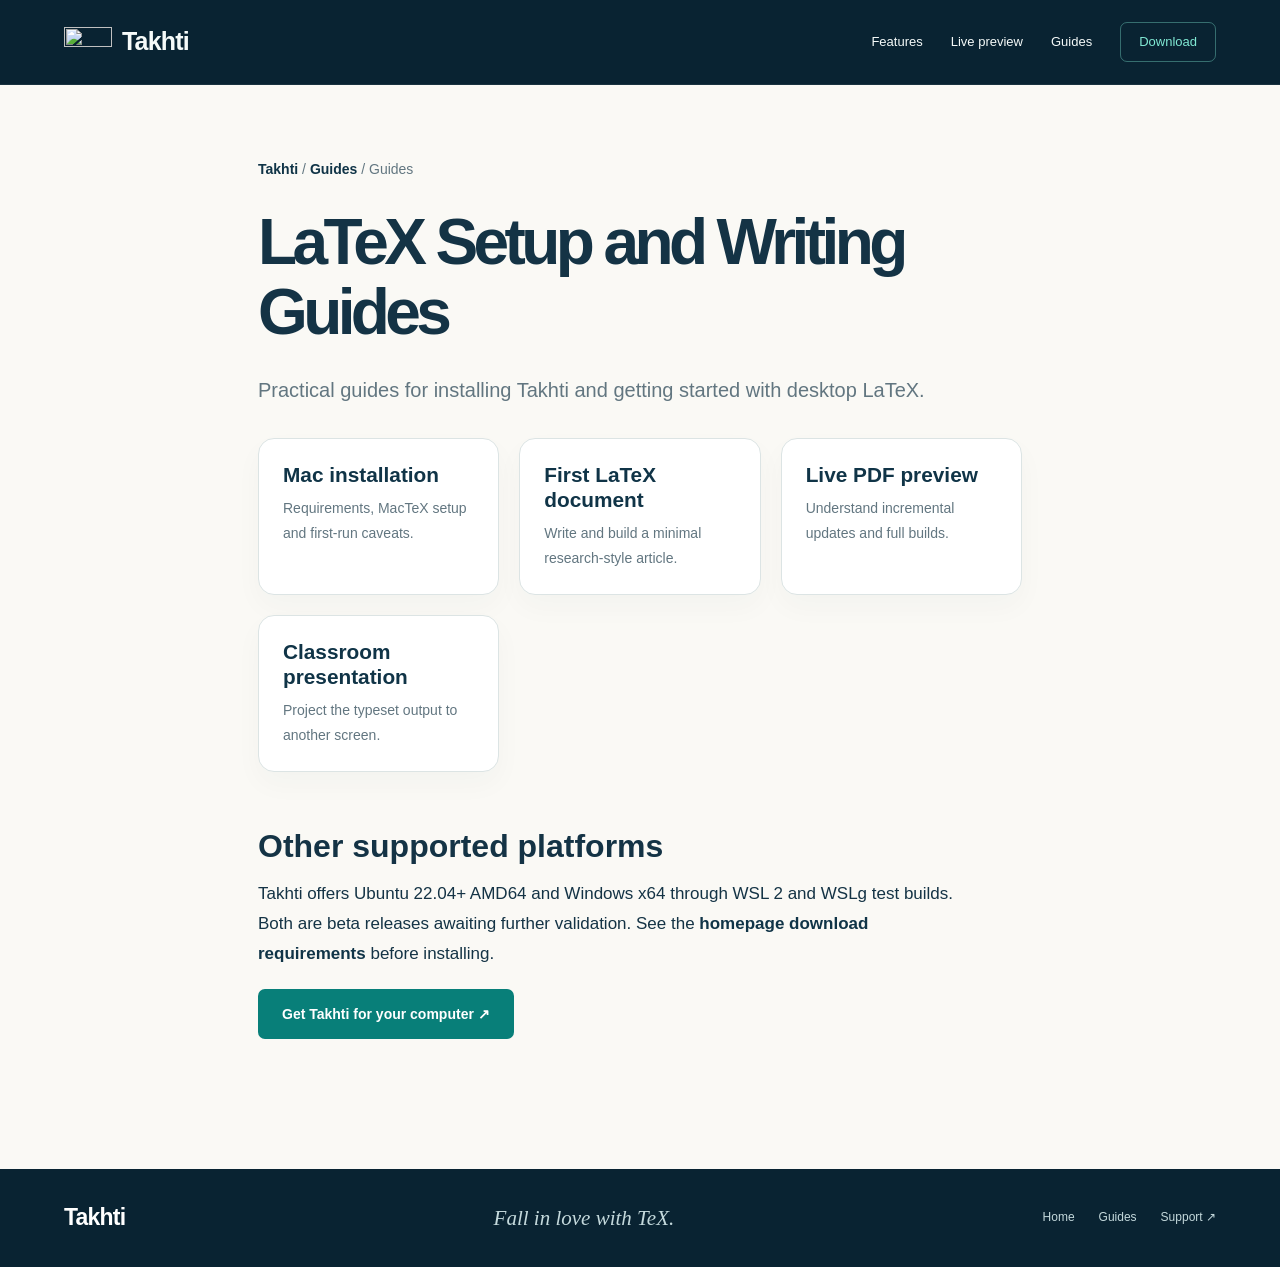
==== docs/guides/index.html @ 3eb2f07b "Update website: guides/index.html" ====
<!doctype html><html lang="en"><head><meta charset="utf-8"><meta name="viewport" content="width=device-width, initial-scale=1"><meta name="description" content="Learn how to install Takhti, set up LaTeX on Mac and write your first document with a live PDF preview."><meta name="theme-color" content="#092332"><title>LaTeX Setup and Writing Guides | Takhti</title><meta property="og:type" content="article"><meta property="og:site_name" content="Takhti"><meta property="og:title" content="LaTeX Setup and Writing Guides | Takhti"><meta property="og:description" content="Learn how to install Takhti, set up LaTeX on Mac and write your first document with a live PDF preview."><meta name="twitter:card" content="summary"><link rel="icon" href="../assets/takhti-icon-192.webp"><link rel="stylesheet" href="../style.css"><script type="application/ld+json">{"@context": "https://schema.org", "@type": "WebPage", "name": "LaTeX Setup and Writing Guides | Takhti", "description": "Learn how to install Takhti, set up LaTeX on Mac and write your first document with a live PDF preview.", "inLanguage": "en"}</script></head><body><a class="skip" href="#main">Skip to content</a><header><a class="brand" href="../"><img src="../assets/takhti-icon-192.webp" width="48" height="48" alt="">Takhti</a><nav aria-label="Main navigation"><a href="../#features">Features</a><a href="../live-preview/">Live preview</a><a href="../guides/">Guides</a><a href="../#download" class="nav-button">Download</a></nav></header><main id="main" class="prose"><p class="crumb"><a href="../">Takhti</a> / <a href="../guides/">Guides</a> / Guides</p><h1>LaTeX Setup and Writing Guides</h1><p class="intro">Practical guides for installing Takhti and getting started with desktop LaTeX.</p><div class="guide-grid"><div class="guide-card"><h2><a href="../mac/">Mac installation</a></h2><p>Requirements, MacTeX setup and first-run caveats.</p></div><div class="guide-card"><h2><a href="../first-document/">First LaTeX document</a></h2><p>Write and build a minimal research-style article.</p></div><div class="guide-card"><h2><a href="../live-preview/">Live PDF preview</a></h2><p>Understand incremental updates and full builds.</p></div><div class="guide-card"><h2><a href="../teaching/">Classroom presentation</a></h2><p>Project the typeset output to another screen.</p></div></div><h2>Other supported platforms</h2><p>Takhti offers Ubuntu 22.04+ AMD64 and Windows x64 through WSL 2 and WSLg test builds. Both are beta releases awaiting further validation. See the <a href="../#download">homepage download requirements</a> before installing.</p><p><a class="button" href="../#download">Get Takhti for your computer ↗</a></p></main><footer><a class="brand" href="../">Takhti</a><p>Fall in love with TeX.</p><div><a href="../">Home</a><a href="../guides/">Guides</a><a href="https://github.com/TeXTakhti/Takhti/issues">Support ↗</a></div></footer></body></html>
---- docs/style.css ----
:root{--navy:#103447;--deep:#092332;--teal:#087f79;--mint:#80e9d4;--cream:#faf9f5;--ink:#143345;--muted:#627680;--line:#dce4e4}*{box-sizing:border-box}html{scroll-behavior:smooth;scroll-padding-top:96px}body{margin:0;color:var(--ink);background:var(--cream);font:16px/1.65 -apple-system,BlinkMacSystemFont,"Segoe UI",sans-serif}a{color:inherit;text-decoration:none}a:focus-visible,summary:focus-visible{outline:3px solid #dfab58;outline-offset:5px}img{max-width:100%;height:auto}figure,p{margin:0}header{background:#092332;color:#f5faf9;display:flex;justify-content:space-between;align-items:center;gap:24px;padding:18px max(5vw,24px);border-bottom:1px solid #ffffff12}.brand{display:inline-flex;gap:10px;align-items:center;font-size:25px;font-weight:650;letter-spacing:-.8px}.brand img{display:block;object-fit:contain}nav{display:flex;align-items:center;gap:28px;font-size:13px}nav a:hover,footer a:hover{text-decoration:underline;text-underline-offset:5px}.nav-button{border:1px solid #80e9d460;color:var(--mint);padding:8px 18px;border-radius:7px}.skip{position:absolute;left:-9999px;top:12px;z-index:9;background:white;padding:8px 16px}.skip:focus{left:12px}.hero{position:relative;overflow:hidden;text-align:center;padding:72px 5vw 34px;color:#f4f8f6;background:radial-gradient(ellipse at 10% 70%,#087f7950,transparent 48%),radial-gradient(ellipse at 90% 20%,#126b9050,transparent 40%),linear-gradient(155deg,#092332,#0b2d40 65%,#104648)}.eyebrow{font-size:10px;font-weight:650;letter-spacing:2px;color:var(--teal);margin-bottom:20px}.hero .eyebrow{color:var(--mint)}.live-dot{display:inline-block;height:6px;width:6px;border-radius:50%;background:var(--mint);box-shadow:0 0 12px #80e9d4a0;margin-right:8px;vertical-align:middle}h1,h2,h3{margin:0;line-height:1.1}h1{font-size:clamp(55px,7vw,94px);letter-spacing:-4.6px;font-weight:550}h1 em{font-family:Georgia,serif;font-weight:400;color:var(--mint)}.lead{max-width:680px;margin:24px auto 0;font-size:18px;line-height:1.65;color:#c4d9dc}.hero-downloads{display:flex;gap:12px;align-items:center;justify-content:center;flex-wrap:wrap;margin:28px 0 14px}.button{display:inline-flex;justify-content:center;align-items:center;gap:18px;border:1px solid transparent;border-radius:7px;padding:12px 23px;font-size:14px;font-weight:650;background:var(--teal);color:white;transition:transform .2s,background .2s}.hero-downloads .button{background:var(--mint);color:var(--deep)}.hero-downloads .button-outline{background:#ffffff06;color:#edf7f5;border-color:#c4d9dc50}.button:hover{transform:translateY(-2px);background:#076a65}.hero-downloads .button:hover{background:#b0f6e8}.hero-downloads .button-outline:hover{background:#ffffff15;color:white}.hero-note{font-size:11px;color:#a7c6cc}.watch-link{display:inline-flex;align-items:center;gap:9px;color:var(--mint);font-size:13px;margin:16px 0 35px}.watch-link span{font-size:21px}.hero-screen{max-width:1240px;margin:auto;text-align:left}.window-label{display:flex;align-items:center;font-size:9px;letter-spacing:1.5px;color:#b0d1d6;padding:12px 16px;border:1px solid #ffffff25;border-bottom:0;background:#082331a0;border-radius:12px 12px 0 0}.window-caption{margin-left:auto;font-size:10px;letter-spacing:0;color:#8fbdc5}.hero-screen img{display:block;width:100%;border:1px solid #ffffff30;border-radius:0 0 8px 8px;box-shadow:0 30px 70px #00101c60}.hero-screen figcaption{text-align:center;font-size:11px;color:#a7c6cc;padding-top:18px}.section{max-width:1280px;margin:auto;padding:92px 5vw}.benefits{display:grid;grid-template-columns:repeat(3,minmax(0,1fr));gap:55px;padding-top:65px;padding-bottom:70px}.feature-symbol{display:flex;align-items:center;justify-content:center;width:42px;height:42px;border-radius:12px;background:#e4efeb;color:var(--teal);font-size:23px;margin-bottom:20px}.benefits h2{font-size:20px;letter-spacing:-.6px;line-height:1.3;font-weight:600}.benefits p{font-size:14px;color:var(--muted);margin-top:14px}.section h2:not(.benefits h2){font-size:clamp(36px,4.7vw,60px);font-weight:500;letter-spacing:-2.2px;line-height:1.08;margin-bottom:24px}.section>p:not(.eyebrow):not(.small),.section-heading>p:not(.eyebrow){color:var(--muted);font-size:16px;max-width:720px}.teaching{max-width:none;background:#e8efeb;padding-left:max(5vw,calc((100vw - 1152px)/2));padding-right:max(5vw,calc((100vw - 1152px)/2))}.teaching>img{width:100%;display:block;border-radius:12px;box-shadow:0 20px 45px #12344315;margin:34px 0 18px;border:1px solid #cbd9d7}.small{font-size:11px;line-height:1.7;color:var(--muted);max-width:820px}.workspace .section-heading{text-align:center}.section-heading>p:not(.eyebrow){margin:auto}.workspace-grid{display:grid;grid-template-columns:1fr 1fr;gap:28px;margin-top:45px}.workspace-grid img{display:block;width:100%;border:1px solid var(--line);border-radius:9px;box-shadow:0 16px 35px #1433450b}.workspace-grid figcaption{font-size:13px;color:var(--muted);padding-top:18px}.workspace-grid strong{display:block;color:var(--ink);font-size:18px;font-weight:600;margin-bottom:4px}.utility-strip{display:flex;gap:24px;justify-content:space-between;border-top:1px solid var(--line);margin-top:38px;padding-top:24px;font-size:12px;color:var(--teal)}.video-showcase{max-width:none;background:var(--deep);color:var(--cream);padding-left:max(5vw,calc((100vw - 1152px)/2));padding-right:max(5vw,calc((100vw - 1152px)/2))}.video-showcase .eyebrow{color:var(--mint)}.video-showcase>p:not(.eyebrow):not(.small){color:#b3cdd1}.video-frame{width:100%;aspect-ratio:16/9;overflow:hidden;border-radius:10px;border:1px solid #ffffff30;background:#092332;margin:32px 0 17px}.video-frame video{display:block;width:100%;height:100%;object-fit:contain}.video-showcase .small{color:#9fc1c6}.small a{text-decoration:underline;text-underline-offset:3px}.download-intro{text-align:center;margin-bottom:38px}.download-intro p:not(.eyebrow){color:var(--muted);font-size:15px}.download-grid{display:grid;grid-template-columns:repeat(3,minmax(0,1fr));gap:18px}.download-card{background:white;border:1px solid var(--line);border-radius:10px;padding:25px;box-shadow:0 12px 28px #16364605}.download-card h3{font-size:20px;letter-spacing:-.4px;line-height:1.3;margin-bottom:13px}.download-card>p{font-size:13px;color:var(--muted)}.download-card .button{margin:20px 0 14px;width:100%;font-size:13px;padding:12px 9px;gap:8px}.download-card>p.small{font-size:11px;min-height:38px}.download-card details{margin-top:20px;border-top:1px solid var(--line);padding-top:15px}.download-card summary{font-size:12px}.download-card details p{font-size:12px;margin-top:14px;color:var(--muted)}summary{list-style:none;cursor:pointer;position:relative;padding-right:30px;font-weight:550;line-height:1.5}summary::-webkit-details-marker{display:none}summary:after{content:'+';position:absolute;right:0;color:var(--teal);font-size:21px;font-weight:400;top:-3px}details[open]>summary:after{content:'−'}.questions{padding-top:30px;max-width:1100px}.questions>details{border-bottom:1px solid var(--line);padding:23px 0}.questions>details:first-of-type{border-top:1px solid var(--line)}.questions>details>p,.answer p{font-size:14px;color:var(--muted);margin-top:18px}.answer h3{font-size:16px;margin-top:25px}.questions h2{max-width:700px}.table-scroll{overflow-x:auto;margin-top:24px;border:1px solid var(--line);border-radius:8px;background:#f0f4f3}.comparison table{border-collapse:collapse;width:100%;min-width:760px;font-size:12px;line-height:1.65}.comparison caption{text-align:left;padding:14px;font-weight:600}.comparison th,.comparison td{padding:14px;text-align:left;vertical-align:top;border-top:1px solid var(--line)}.comparison thead{background:#e3eae7}.comparison td:nth-child(2){background:#e5f2eb}.comparison .small{margin-top:16px}code{font-size:.85em;overflow-wrap:anywhere}footer{display:flex;align-items:center;justify-content:space-between;gap:25px;background:var(--deep);color:#c4d9dc;padding:30px 5vw;font-size:12px}footer p{font-family:Georgia,serif;font-size:21px;font-style:italic}footer>div{display:flex;gap:24px}footer .brand{color:white;font-size:23px}
@media(min-width:1600px){.hero{padding-left:max(5vw,calc((100vw - 1240px)/2));padding-right:max(5vw,calc((100vw - 1240px)/2))}}@media(max-width:900px){nav{gap:18px}.benefits{gap:25px}.download-grid{grid-template-columns:1fr}.download-card{max-width:600px;width:100%;margin:auto}.download-card>p.small{min-height:0}.utility-strip{flex-wrap:wrap;justify-content:center}.workspace-grid{gap:20px}}@media(max-width:600px){header{padding:12px 18px}.brand{font-size:23px}.brand img{width:40px;height:40px}nav{gap:14px}nav>a:not(.nav-button){display:none}.hero{padding:48px 18px 25px}h1{font-size:56px;letter-spacing:-2.8px}.lead{font-size:15px}.lead br{display:none}.hero-downloads{gap:8px}.hero-downloads .button{font-size:12px;padding:11px 14px}.hero-downloads .button:first-child{flex-basis:100%;max-width:320px;margin:0 20px 2px}.hero-note{font-size:10px;max-width:300px;margin:auto}.watch-link{margin-bottom:28px}.hero-screen{margin-left:-6px;margin-right:-6px}.window-caption{display:none}.window-label{font-size:8px;padding:8px 10px}.hero-screen figcaption{font-size:10px;max-width:290px;margin:auto}.section{padding:55px 24px}.benefits{grid-template-columns:1fr;gap:30px;padding-top:40px;padding-bottom:40px}.benefits article{position:relative;padding-left:59px}.feature-symbol{position:absolute;left:0;top:0;width:38px;height:38px;font-size:21px}.benefits h2{font-size:19px}.benefits p{font-size:13px;margin-top:9px}.section h2:not(.benefits h2){font-size:38px;letter-spacing:-1.4px}.section>p:not(.eyebrow):not(.small){font-size:14px}.workspace-grid{grid-template-columns:1fr;gap:30px;margin-top:30px}.workspace-grid figcaption{font-size:12px}.workspace .section-heading{text-align:left}.section-heading>p br{display:none}.utility-strip{justify-content:flex-start;gap:12px 20px;font-size:11px}.download-grid{gap:14px}.questions{padding-top:0}summary{font-size:14px}.questions>details{padding:20px 0}footer{padding:25px 24px;flex-wrap:wrap;gap:20px}footer p{font-size:18px}footer>div{width:100%;border-top:1px solid #ffffff20;padding-top:15px}.video-showcase .small{font-size:10px}}@media(prefers-reduced-motion:reduce){html{scroll-behavior:auto}.button{transition:none}.button:hover{transform:none}}

/* Additional SEO landing page and navigation styles */
.hero-slogan{font-size:clamp(1.05rem,2.5vw,1.5rem);color:#b8e4d9;letter-spacing:.02em;margin:16px 0 10px}
.related-link{margin-top:24px!important;font-size:14px!important}.related-link a,.prose a:not(.button){color:var(--navy);font-weight:600;text-underline-offset:4px}.prose a:not(.button):hover{color:var(--teal)}.prose{max-width:820px;margin:0 auto;padding:72px 28px 110px;color:var(--ink);line-height:1.75;font-size:17px}.prose h1{font-size:clamp(2.4rem,5vw,4.3rem);line-height:1.1;margin:.4em 0}.prose h2{font-size:clamp(1.35rem,2.5vw,2rem);line-height:1.2;margin:1.7em 0 .45em}.prose h3{font-size:1.15rem;margin:1.4em 0 .25em}.prose p,.prose li{max-width:74ch}.prose ul,.prose ol{padding-left:1.4em}.prose code,.prose pre{font-family:ui-monospace,SFMono-Regular,Menlo,monospace}.prose pre{white-space:pre-wrap;overflow-wrap:anywhere;background:#092332;padding:20px;border-radius:12px;color:#ecf7f3}.prose .intro{font-size:1.25rem;color:var(--muted)}.prose .notice{border-left:3px solid var(--teal);padding:8px 18px;background:#e8efeb}.prose img{max-width:100%;height:auto;border-radius:14px;margin:24px 0}.prose .button{margin:20px 0}.guide-grid{display:grid;grid-template-columns:repeat(auto-fit,minmax(235px,1fr));gap:20px;margin:30px 0}.guide-card{background:white;border:1px solid var(--line);box-shadow:0 12px 28px #16364608;padding:24px;border-radius:16px}.guide-card h2{font-size:1.3rem;margin:0 0 8px}.guide-card p{font-size:14px;color:var(--muted)}.crumb{font-size:14px;color:var(--muted)}.guide-meta{font-size:13px;color:var(--muted)}.prose .button{display:inline-block}@media(max-width:700px){.prose{padding:45px 22px 80px}}
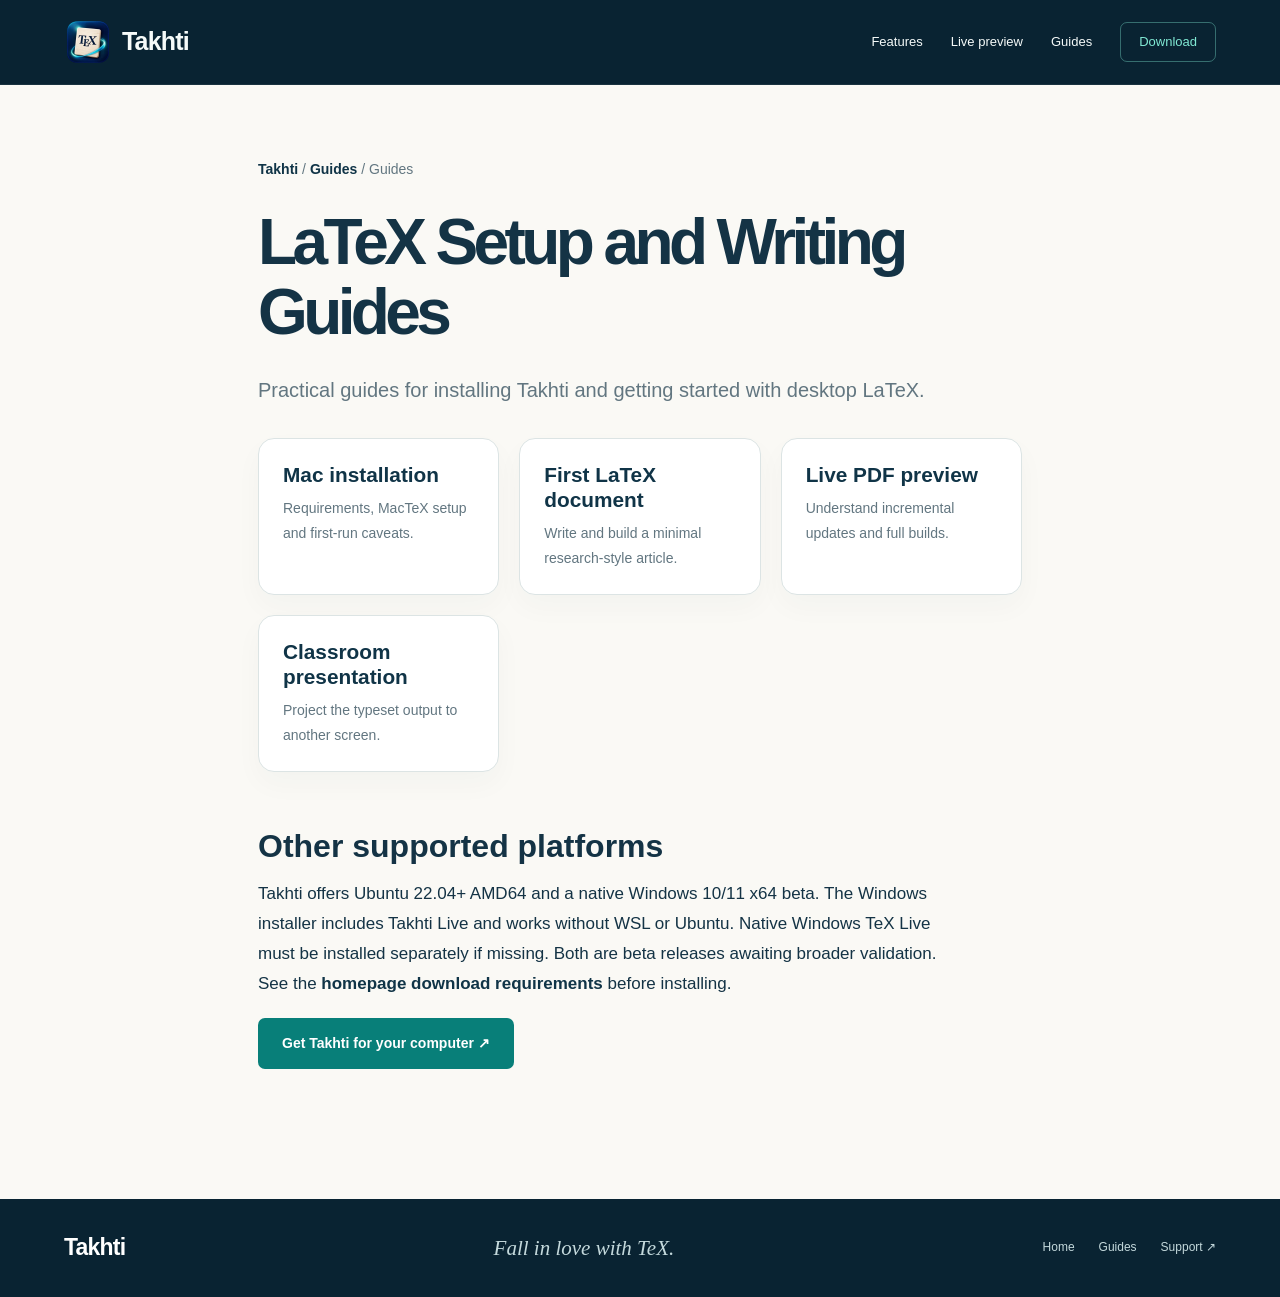
==== commit 7b3caa96: "Update guides for native Windows beta" ====
--- a/docs/guides/index.html
+++ b/docs/guides/index.html
@@ -1 +1 @@
-<!doctype html><html lang="en"><head><meta charset="utf-8"><meta name="viewport" content="width=device-width, initial-scale=1"><meta name="description" content="Learn how to install Takhti, set up LaTeX on Mac and write your first document with a live PDF preview."><meta name="theme-color" content="#092332"><title>LaTeX Setup and Writing Guides | Takhti</title><meta property="og:type" content="article"><meta property="og:site_name" content="Takhti"><meta property="og:title" content="LaTeX Setup and Writing Guides | Takhti"><meta property="og:description" content="Learn how to install Takhti, set up LaTeX on Mac and write your first document with a live PDF preview."><meta name="twitter:card" content="summary"><link rel="icon" href="../assets/takhti-icon-192.webp"><link rel="stylesheet" href="../style.css"><script type="application/ld+json">{"@context": "https://schema.org", "@type": "WebPage", "name": "LaTeX Setup and Writing Guides | Takhti", "description": "Learn how to install Takhti, set up LaTeX on Mac and write your first document with a live PDF preview.", "inLanguage": "en"}</script></head><body><a class="skip" href="#main">Skip to content</a><header><a class="brand" href="../"><img src="../assets/takhti-icon-192.webp" width="48" height="48" alt="">Takhti</a><nav aria-label="Main navigation"><a href="../#features">Features</a><a href="../live-preview/">Live preview</a><a href="../guides/">Guides</a><a href="../#download" class="nav-button">Download</a></nav></header><main id="main" class="prose"><p class="crumb"><a href="../">Takhti</a> / <a href="../guides/">Guides</a> / Guides</p><h1>LaTeX Setup and Writing Guides</h1><p class="intro">Practical guides for installing Takhti and getting started with desktop LaTeX.</p><div class="guide-grid"><div class="guide-card"><h2><a href="../mac/">Mac installation</a></h2><p>Requirements, MacTeX setup and first-run caveats.</p></div><div class="guide-card"><h2><a href="../first-document/">First LaTeX document</a></h2><p>Write and build a minimal research-style article.</p></div><div class="guide-card"><h2><a href="../live-preview/">Live PDF preview</a></h2><p>Understand incremental updates and full builds.</p></div><div class="guide-card"><h2><a href="../teaching/">Classroom presentation</a></h2><p>Project the typeset output to another screen.</p></div></div><h2>Other supported platforms</h2><p>Takhti offers Ubuntu 22.04+ AMD64 and Windows x64 through WSL 2 and WSLg test builds. Both are beta releases awaiting further validation. See the <a href="../#download">homepage download requirements</a> before installing.</p><p><a class="button" href="../#download">Get Takhti for your computer ↗</a></p></main><footer><a class="brand" href="../">Takhti</a><p>Fall in love with TeX.</p><div><a href="../">Home</a><a href="../guides/">Guides</a><a href="https://github.com/TeXTakhti/Takhti/issues">Support ↗</a></div></footer></body></html>+<!doctype html><html lang="en"><head><meta charset="utf-8"><meta name="viewport" content="width=device-width, initial-scale=1"><meta name="description" content="Learn how to install Takhti, set up LaTeX on Mac and write your first document with a live PDF preview."><meta name="theme-color" content="#092332"><title>LaTeX Setup and Writing Guides | Takhti</title><meta property="og:type" content="article"><meta property="og:site_name" content="Takhti"><meta property="og:title" content="LaTeX Setup and Writing Guides | Takhti"><meta property="og:description" content="Learn how to install Takhti, set up LaTeX on Mac and write your first document with a live PDF preview."><meta name="twitter:card" content="summary"><link rel="icon" href="../assets/takhti-icon-192.webp"><link rel="stylesheet" href="../style.css"><script type="application/ld+json">{"@context": "https://schema.org", "@type": "WebPage", "name": "LaTeX Setup and Writing Guides | Takhti", "description": "Learn how to install Takhti, set up LaTeX on Mac and write your first document with a live PDF preview.", "inLanguage": "en"}</script></head><body><a class="skip" href="#main">Skip to content</a><header><a class="brand" href="../"><img src="../assets/takhti-icon-192.webp" width="48" height="48" alt="">Takhti</a><nav aria-label="Main navigation"><a href="../#features">Features</a><a href="../live-preview/">Live preview</a><a href="../guides/">Guides</a><a href="../#download" class="nav-button">Download</a></nav></header><main id="main" class="prose"><p class="crumb"><a href="../">Takhti</a> / <a href="../guides/">Guides</a> / Guides</p><h1>LaTeX Setup and Writing Guides</h1><p class="intro">Practical guides for installing Takhti and getting started with desktop LaTeX.</p><div class="guide-grid"><div class="guide-card"><h2><a href="../mac/">Mac installation</a></h2><p>Requirements, MacTeX setup and first-run caveats.</p></div><div class="guide-card"><h2><a href="../first-document/">First LaTeX document</a></h2><p>Write and build a minimal research-style article.</p></div><div class="guide-card"><h2><a href="../live-preview/">Live PDF preview</a></h2><p>Understand incremental updates and full builds.</p></div><div class="guide-card"><h2><a href="../teaching/">Classroom presentation</a></h2><p>Project the typeset output to another screen.</p></div></div><h2>Other supported platforms</h2><p>Takhti offers Ubuntu 22.04+ AMD64 and a native Windows 10/11 x64 beta. The Windows installer includes Takhti Live and works without WSL or Ubuntu. Native Windows TeX Live must be installed separately if missing. Both are beta releases awaiting broader validation. See the <a href="../#download">homepage download requirements</a> before installing.</p><p><a class="button" href="../#download">Get Takhti for your computer ↗</a></p></main><footer><a class="brand" href="../">Takhti</a><p>Fall in love with TeX.</p><div><a href="../">Home</a><a href="../guides/">Guides</a><a href="https://github.com/TeXTakhti/Takhti/issues">Support ↗</a></div></footer></body></html>
--- a/docs/style.css
+++ b/docs/style.css
@@ -1,4 +1,4 @@
-:root{--navy:#103447;--deep:#092332;--teal:#087f79;--mint:#80e9d4;--cream:#faf9f5;--ink:#143345;--muted:#627680;--line:#dce4e4}*{box-sizing:border-box}html{scroll-behavior:smooth;scroll-padding-top:96px}body{margin:0;color:var(--ink);background:var(--cream);font:16px/1.65 -apple-system,BlinkMacSystemFont,"Segoe UI",sans-serif}a{color:inherit;text-decoration:none}a:focus-visible,summary:focus-visible{outline:3px solid #dfab58;outline-offset:5px}img{max-width:100%;height:auto}figure,p{margin:0}header{background:#092332;color:#f5faf9;display:flex;justify-content:space-between;align-items:center;gap:24px;padding:18px max(5vw,24px);border-bottom:1px solid #ffffff12}.brand{display:inline-flex;gap:10px;align-items:center;font-size:25px;font-weight:650;letter-spacing:-.8px}.brand img{display:block;object-fit:contain}nav{display:flex;align-items:center;gap:28px;font-size:13px}nav a:hover,footer a:hover{text-decoration:underline;text-underline-offset:5px}.nav-button{border:1px solid #80e9d460;color:var(--mint);padding:8px 18px;border-radius:7px}.skip{position:absolute;left:-9999px;top:12px;z-index:9;background:white;padding:8px 16px}.skip:focus{left:12px}.hero{position:relative;overflow:hidden;text-align:center;padding:72px 5vw 34px;color:#f4f8f6;background:radial-gradient(ellipse at 10% 70%,#087f7950,transparent 48%),radial-gradient(ellipse at 90% 20%,#126b9050,transparent 40%),linear-gradient(155deg,#092332,#0b2d40 65%,#104648)}.eyebrow{font-size:10px;font-weight:650;letter-spacing:2px;color:var(--teal);margin-bottom:20px}.hero .eyebrow{color:var(--mint)}.live-dot{display:inline-block;height:6px;width:6px;border-radius:50%;background:var(--mint);box-shadow:0 0 12px #80e9d4a0;margin-right:8px;vertical-align:middle}h1,h2,h3{margin:0;line-height:1.1}h1{font-size:clamp(55px,7vw,94px);letter-spacing:-4.6px;font-weight:550}h1 em{font-family:Georgia,serif;font-weight:400;color:var(--mint)}.lead{max-width:680px;margin:24px auto 0;font-size:18px;line-height:1.65;color:#c4d9dc}.hero-downloads{display:flex;gap:12px;align-items:center;justify-content:center;flex-wrap:wrap;margin:28px 0 14px}.button{display:inline-flex;justify-content:center;align-items:center;gap:18px;border:1px solid transparent;border-radius:7px;padding:12px 23px;font-size:14px;font-weight:650;background:var(--teal);color:white;transition:transform .2s,background .2s}.hero-downloads .button{background:var(--mint);color:var(--deep)}.hero-downloads .button-outline{background:#ffffff06;color:#edf7f5;border-color:#c4d9dc50}.button:hover{transform:translateY(-2px);background:#076a65}.hero-downloads .button:hover{background:#b0f6e8}.hero-downloads .button-outline:hover{background:#ffffff15;color:white}.hero-note{font-size:11px;color:#a7c6cc}.watch-link{display:inline-flex;align-items:center;gap:9px;color:var(--mint);font-size:13px;margin:16px 0 35px}.watch-link span{font-size:21px}.hero-screen{max-width:1240px;margin:auto;text-align:left}.window-label{display:flex;align-items:center;font-size:9px;letter-spacing:1.5px;color:#b0d1d6;padding:12px 16px;border:1px solid #ffffff25;border-bottom:0;background:#082331a0;border-radius:12px 12px 0 0}.window-caption{margin-left:auto;font-size:10px;letter-spacing:0;color:#8fbdc5}.hero-screen img{display:block;width:100%;border:1px solid #ffffff30;border-radius:0 0 8px 8px;box-shadow:0 30px 70px #00101c60}.hero-screen figcaption{text-align:center;font-size:11px;color:#a7c6cc;padding-top:18px}.section{max-width:1280px;margin:auto;padding:92px 5vw}.benefits{display:grid;grid-template-columns:repeat(3,minmax(0,1fr));gap:55px;padding-top:65px;padding-bottom:70px}.feature-symbol{display:flex;align-items:center;justify-content:center;width:42px;height:42px;border-radius:12px;background:#e4efeb;color:var(--teal);font-size:23px;margin-bottom:20px}.benefits h2{font-size:20px;letter-spacing:-.6px;line-height:1.3;font-weight:600}.benefits p{font-size:14px;color:var(--muted);margin-top:14px}.section h2:not(.benefits h2){font-size:clamp(36px,4.7vw,60px);font-weight:500;letter-spacing:-2.2px;line-height:1.08;margin-bottom:24px}.section>p:not(.eyebrow):not(.small),.section-heading>p:not(.eyebrow){color:var(--muted);font-size:16px;max-width:720px}.teaching{max-width:none;background:#e8efeb;padding-left:max(5vw,calc((100vw - 1152px)/2));padding-right:max(5vw,calc((100vw - 1152px)/2))}.teaching>img{width:100%;display:block;border-radius:12px;box-shadow:0 20px 45px #12344315;margin:34px 0 18px;border:1px solid #cbd9d7}.small{font-size:11px;line-height:1.7;color:var(--muted);max-width:820px}.workspace .section-heading{text-align:center}.section-heading>p:not(.eyebrow){margin:auto}.workspace-grid{display:grid;grid-template-columns:1fr 1fr;gap:28px;margin-top:45px}.workspace-grid img{display:block;width:100%;border:1px solid var(--line);border-radius:9px;box-shadow:0 16px 35px #1433450b}.workspace-grid figcaption{font-size:13px;color:var(--muted);padding-top:18px}.workspace-grid strong{display:block;color:var(--ink);font-size:18px;font-weight:600;margin-bottom:4px}.utility-strip{display:flex;gap:24px;justify-content:space-between;border-top:1px solid var(--line);margin-top:38px;padding-top:24px;font-size:12px;color:var(--teal)}.video-showcase{max-width:none;background:var(--deep);color:var(--cream);padding-left:max(5vw,calc((100vw - 1152px)/2));padding-right:max(5vw,calc((100vw - 1152px)/2))}.video-showcase .eyebrow{color:var(--mint)}.video-showcase>p:not(.eyebrow):not(.small){color:#b3cdd1}.video-frame{width:100%;aspect-ratio:16/9;overflow:hidden;border-radius:10px;border:1px solid #ffffff30;background:#092332;margin:32px 0 17px}.video-frame video{display:block;width:100%;height:100%;object-fit:contain}.video-showcase .small{color:#9fc1c6}.small a{text-decoration:underline;text-underline-offset:3px}.download-intro{text-align:center;margin-bottom:38px}.download-intro p:not(.eyebrow){color:var(--muted);font-size:15px}.download-grid{display:grid;grid-template-columns:repeat(3,minmax(0,1fr));gap:18px}.download-card{background:white;border:1px solid var(--line);border-radius:10px;padding:25px;box-shadow:0 12px 28px #16364605}.download-card h3{font-size:20px;letter-spacing:-.4px;line-height:1.3;margin-bottom:13px}.download-card>p{font-size:13px;color:var(--muted)}.download-card .button{margin:20px 0 14px;width:100%;font-size:13px;padding:12px 9px;gap:8px}.download-card>p.small{font-size:11px;min-height:38px}.download-card details{margin-top:20px;border-top:1px solid var(--line);padding-top:15px}.download-card summary{font-size:12px}.download-card details p{font-size:12px;margin-top:14px;color:var(--muted)}summary{list-style:none;cursor:pointer;position:relative;padding-right:30px;font-weight:550;line-height:1.5}summary::-webkit-details-marker{display:none}summary:after{content:'+';position:absolute;right:0;color:var(--teal);font-size:21px;font-weight:400;top:-3px}details[open]>summary:after{content:'−'}.questions{padding-top:30px;max-width:1100px}.questions>details{border-bottom:1px solid var(--line);padding:23px 0}.questions>details:first-of-type{border-top:1px solid var(--line)}.questions>details>p,.answer p{font-size:14px;color:var(--muted);margin-top:18px}.answer h3{font-size:16px;margin-top:25px}.questions h2{max-width:700px}.table-scroll{overflow-x:auto;margin-top:24px;border:1px solid var(--line);border-radius:8px;background:#f0f4f3}.comparison table{border-collapse:collapse;width:100%;min-width:760px;font-size:12px;line-height:1.65}.comparison caption{text-align:left;padding:14px;font-weight:600}.comparison th,.comparison td{padding:14px;text-align:left;vertical-align:top;border-top:1px solid var(--line)}.comparison thead{background:#e3eae7}.comparison td:nth-child(2){background:#e5f2eb}.comparison .small{margin-top:16px}code{font-size:.85em;overflow-wrap:anywhere}footer{display:flex;align-items:center;justify-content:space-between;gap:25px;background:var(--deep);color:#c4d9dc;padding:30px 5vw;font-size:12px}footer p{font-family:Georgia,serif;font-size:21px;font-style:italic}footer>div{display:flex;gap:24px}footer .brand{color:white;font-size:23px}
+:root{--navy:#103447;--deep:#092332;--teal:#087f79;--mint:#80e9d4;--cream:#faf9f5;--ink:#143345;--muted:#627680;--line:#dce4e4}*{box-sizing:border-box}html{scroll-behavior:smooth;scroll-padding-top:96px}body{margin:0;color:var(--ink);background:var(--cream);font:16px/1.65 -apple-system,BlinkMacSystemFont,"Segoe UI",sans-serif}a{color:inherit;text-decoration:none}a:focus-visible,summary:focus-visible{outline:3px solid #dfab58;outline-offset:5px}img{max-width:100%;height:auto}figure,p{margin:0}header{background:#092332;color:#f5faf9;display:flex;justify-content:space-between;align-items:center;gap:24px;padding:18px max(5vw,24px);border-bottom:1px solid #ffffff12}.brand{display:inline-flex;gap:10px;align-items:center;font-size:25px;font-weight:650;letter-spacing:-.8px}.brand img{display:block;object-fit:contain}nav{display:flex;align-items:center;gap:28px;font-size:13px}nav a:hover,footer a:hover{text-decoration:underline;text-underline-offset:5px}.nav-button{border:1px solid #80e9d460;color:var(--mint);padding:8px 18px;border-radius:7px}.skip{position:absolute;left:-9999px;top:12px;z-index:9;background:white;padding:8px 16px}.skip:focus{left:12px}.hero{position:relative;overflow:hidden;text-align:center;padding:72px 5vw 34px;color:#f4f8f6;background:radial-gradient(ellipse at 10% 70%,#087f7950,transparent 48%),radial-gradient(ellipse at 90% 20%,#126b9050,transparent 40%),linear-gradient(155deg,#092332,#0b2d40 65%,#104648)}.eyebrow{font-size:10px;font-weight:650;letter-spacing:2px;color:var(--teal);margin-bottom:20px}.hero .eyebrow{color:var(--mint)}.live-dot{display:inline-block;height:6px;width:6px;border-radius:50%;background:var(--mint);box-shadow:0 0 12px #80e9d4a0;margin-right:8px;vertical-align:middle}h1,h2,h3{margin:0;line-height:1.1}h1{font-size:clamp(55px,7vw,94px);letter-spacing:-4.6px;font-weight:550}h1 em{font-family:Georgia,serif;font-weight:400;color:var(--mint)}.lead{max-width:680px;margin:24px auto 0;font-size:18px;line-height:1.65;color:#c4d9dc}.hero-downloads{display:flex;gap:12px;align-items:center;justify-content:center;flex-wrap:wrap;margin:28px 0 14px}.button{display:inline-flex;justify-content:center;align-items:center;gap:18px;border:1px solid transparent;border-radius:7px;padding:12px 23px;font-size:14px;font-weight:650;background:var(--teal);color:white;transition:transform .2s,background .2s}.hero-downloads .button{background:var(--mint);color:var(--deep)}.hero-downloads .button-outline{background:#ffffff06;color:#edf7f5;border-color:#c4d9dc50}.button:hover{transform:translateY(-2px);background:#076a65}.hero-downloads .button:hover{background:#b0f6e8}.hero-downloads .button-outline:hover{background:#ffffff15;color:white}.hero-note{font-size:11px;color:#a7c6cc}.watch-link{display:inline-flex;align-items:center;gap:9px;color:var(--mint);font-size:13px;margin:16px 0 35px}.watch-link span{font-size:21px}.hero-screen{max-width:1240px;margin:auto;text-align:left}.window-label{display:flex;align-items:center;font-size:9px;letter-spacing:1.5px;color:#b0d1d6;padding:12px 16px;border:1px solid #ffffff25;border-bottom:0;background:#082331a0;border-radius:12px 12px 0 0}.window-caption{margin-left:auto;font-size:10px;letter-spacing:0;color:#8fbdc5}.hero-screen img{display:block;width:100%;border:1px solid #ffffff30;border-radius:0 0 8px 8px;box-shadow:0 30px 70px #00101c60}.hero-screen figcaption{text-align:center;font-size:11px;color:#a7c6cc;padding-top:18px}.section{max-width:1280px;margin:auto;padding:92px 5vw}.benefits{display:grid;grid-template-columns:repeat(3,minmax(0,1fr));gap:55px;padding-top:65px;padding-bottom:70px}.feature-symbol{display:flex;align-items:center;justify-content:center;width:42px;height:42px;border-radius:12px;background:#e4efeb;color:var(--teal);font-size:23px;margin-bottom:20px}.benefits h2{font-size:20px;letter-spacing:-.6px;line-height:1.3;font-weight:600}.benefits p{font-size:14px;color:var(--muted);margin-top:14px}.section h2:not(.benefits h2){font-size:clamp(36px,4.7vw,60px);font-weight:500;letter-spacing:-2.2px;line-height:1.08;margin-bottom:24px}.section>p:not(.eyebrow):not(.small),.section-heading>p:not(.eyebrow){color:var(--muted);font-size:16px;max-width:720px}.teaching{max-width:none;background:#e8efeb;padding-left:max(5vw,calc((100vw - 1152px)/2));padding-right:max(5vw,calc((100vw - 1152px)/2))}.teaching>img{width:100%;display:block;border-radius:12px;box-shadow:0 20px 45px #12344315;margin:34px 0 18px;border:1px solid #cbd9d7}.small{font-size:11px;line-height:1.7;color:var(--muted);max-width:820px}.workspace .section-heading{text-align:center}.section-heading>p:not(.eyebrow){margin:auto}.workspace-grid{display:grid;grid-template-columns:1fr 1fr;gap:28px;margin-top:45px}.workspace-grid img{display:block;width:100%;border:1px solid var(--line);border-radius:9px;box-shadow:0 16px 35px #1433450b}.workspace-grid figcaption{font-size:13px;color:var(--muted);padding-top:18px}.workspace-grid strong{display:block;color:var(--ink);font-size:18px;font-weight:600;margin-bottom:4px}.utility-strip{display:flex;gap:24px;justify-content:space-between;border-top:1px solid var(--line);margin-top:38px;padding-top:24px;font-size:12px;color:var(--teal)}.video-showcase{max-width:none;background:var(--deep);color:var(--cream);padding-left:max(5vw,calc((100vw - 1152px)/2));padding-right:max(5vw,calc((100vw - 1152px)/2))}.video-showcase .eyebrow{color:var(--mint)}.video-showcase>p:not(.eyebrow):not(.small){color:#b3cdd1}.video-frame{width:100%;aspect-ratio:16/9;overflow:hidden;border-radius:10px;border:1px solid #ffffff30;background:#092332;margin:32px 0 17px}.video-frame video,.video-frame iframe{display:block;width:100%;height:100%;border:0;object-fit:contain}.video-showcase .small{color:#9fc1c6}.small a{text-decoration:underline;text-underline-offset:3px}.download-intro{text-align:center;margin-bottom:38px}.download-intro p:not(.eyebrow){color:var(--muted);font-size:15px}.download-grid{display:grid;grid-template-columns:repeat(3,minmax(0,1fr));gap:18px}.download-card{background:white;border:1px solid var(--line);border-radius:10px;padding:25px;box-shadow:0 12px 28px #16364605}.download-card h3{font-size:20px;letter-spacing:-.4px;line-height:1.3;margin-bottom:13px}.download-card>p{font-size:13px;color:var(--muted)}.download-card .button{margin:20px 0 14px;width:100%;font-size:13px;padding:12px 9px;gap:8px}.download-card>p.small{font-size:11px;min-height:38px}.download-card details{margin-top:20px;border-top:1px solid var(--line);padding-top:15px}.download-card summary{font-size:12px}.download-card details p{font-size:12px;margin-top:14px;color:var(--muted)}summary{list-style:none;cursor:pointer;position:relative;padding-right:30px;font-weight:550;line-height:1.5}summary::-webkit-details-marker{display:none}summary:after{content:'+';position:absolute;right:0;color:var(--teal);font-size:21px;font-weight:400;top:-3px}details[open]>summary:after{content:'−'}.questions{padding-top:30px;max-width:1100px}.questions>details{border-bottom:1px solid var(--line);padding:23px 0}.questions>details:first-of-type{border-top:1px solid var(--line)}.questions>details>p,.answer p{font-size:14px;color:var(--muted);margin-top:18px}.answer h3{font-size:16px;margin-top:25px}.questions h2{max-width:700px}.table-scroll{overflow-x:auto;margin-top:24px;border:1px solid var(--line);border-radius:8px;background:#f0f4f3}.comparison table{border-collapse:collapse;width:100%;min-width:760px;font-size:12px;line-height:1.65}.comparison caption{text-align:left;padding:14px;font-weight:600}.comparison th,.comparison td{padding:14px;text-align:left;vertical-align:top;border-top:1px solid var(--line)}.comparison thead{background:#e3eae7}.comparison td:nth-child(2){background:#e5f2eb}.comparison .small{margin-top:16px}code{font-size:.85em;overflow-wrap:anywhere}footer{display:flex;align-items:center;justify-content:space-between;gap:25px;background:var(--deep);color:#c4d9dc;padding:30px 5vw;font-size:12px}footer p{font-family:Georgia,serif;font-size:21px;font-style:italic}footer>div{display:flex;gap:24px}footer .brand{color:white;font-size:23px}
 @media(min-width:1600px){.hero{padding-left:max(5vw,calc((100vw - 1240px)/2));padding-right:max(5vw,calc((100vw - 1240px)/2))}}@media(max-width:900px){nav{gap:18px}.benefits{gap:25px}.download-grid{grid-template-columns:1fr}.download-card{max-width:600px;width:100%;margin:auto}.download-card>p.small{min-height:0}.utility-strip{flex-wrap:wrap;justify-content:center}.workspace-grid{gap:20px}}@media(max-width:600px){header{padding:12px 18px}.brand{font-size:23px}.brand img{width:40px;height:40px}nav{gap:14px}nav>a:not(.nav-button){display:none}.hero{padding:48px 18px 25px}h1{font-size:56px;letter-spacing:-2.8px}.lead{font-size:15px}.lead br{display:none}.hero-downloads{gap:8px}.hero-downloads .button{font-size:12px;padding:11px 14px}.hero-downloads .button:first-child{flex-basis:100%;max-width:320px;margin:0 20px 2px}.hero-note{font-size:10px;max-width:300px;margin:auto}.watch-link{margin-bottom:28px}.hero-screen{margin-left:-6px;margin-right:-6px}.window-caption{display:none}.window-label{font-size:8px;padding:8px 10px}.hero-screen figcaption{font-size:10px;max-width:290px;margin:auto}.section{padding:55px 24px}.benefits{grid-template-columns:1fr;gap:30px;padding-top:40px;padding-bottom:40px}.benefits article{position:relative;padding-left:59px}.feature-symbol{position:absolute;left:0;top:0;width:38px;height:38px;font-size:21px}.benefits h2{font-size:19px}.benefits p{font-size:13px;margin-top:9px}.section h2:not(.benefits h2){font-size:38px;letter-spacing:-1.4px}.section>p:not(.eyebrow):not(.small){font-size:14px}.workspace-grid{grid-template-columns:1fr;gap:30px;margin-top:30px}.workspace-grid figcaption{font-size:12px}.workspace .section-heading{text-align:left}.section-heading>p br{display:none}.utility-strip{justify-content:flex-start;gap:12px 20px;font-size:11px}.download-grid{gap:14px}.questions{padding-top:0}summary{font-size:14px}.questions>details{padding:20px 0}footer{padding:25px 24px;flex-wrap:wrap;gap:20px}footer p{font-size:18px}footer>div{width:100%;border-top:1px solid #ffffff20;padding-top:15px}.video-showcase .small{font-size:10px}}@media(prefers-reduced-motion:reduce){html{scroll-behavior:auto}.button{transition:none}.button:hover{transform:none}}
 
 /* Additional SEO landing page and navigation styles */
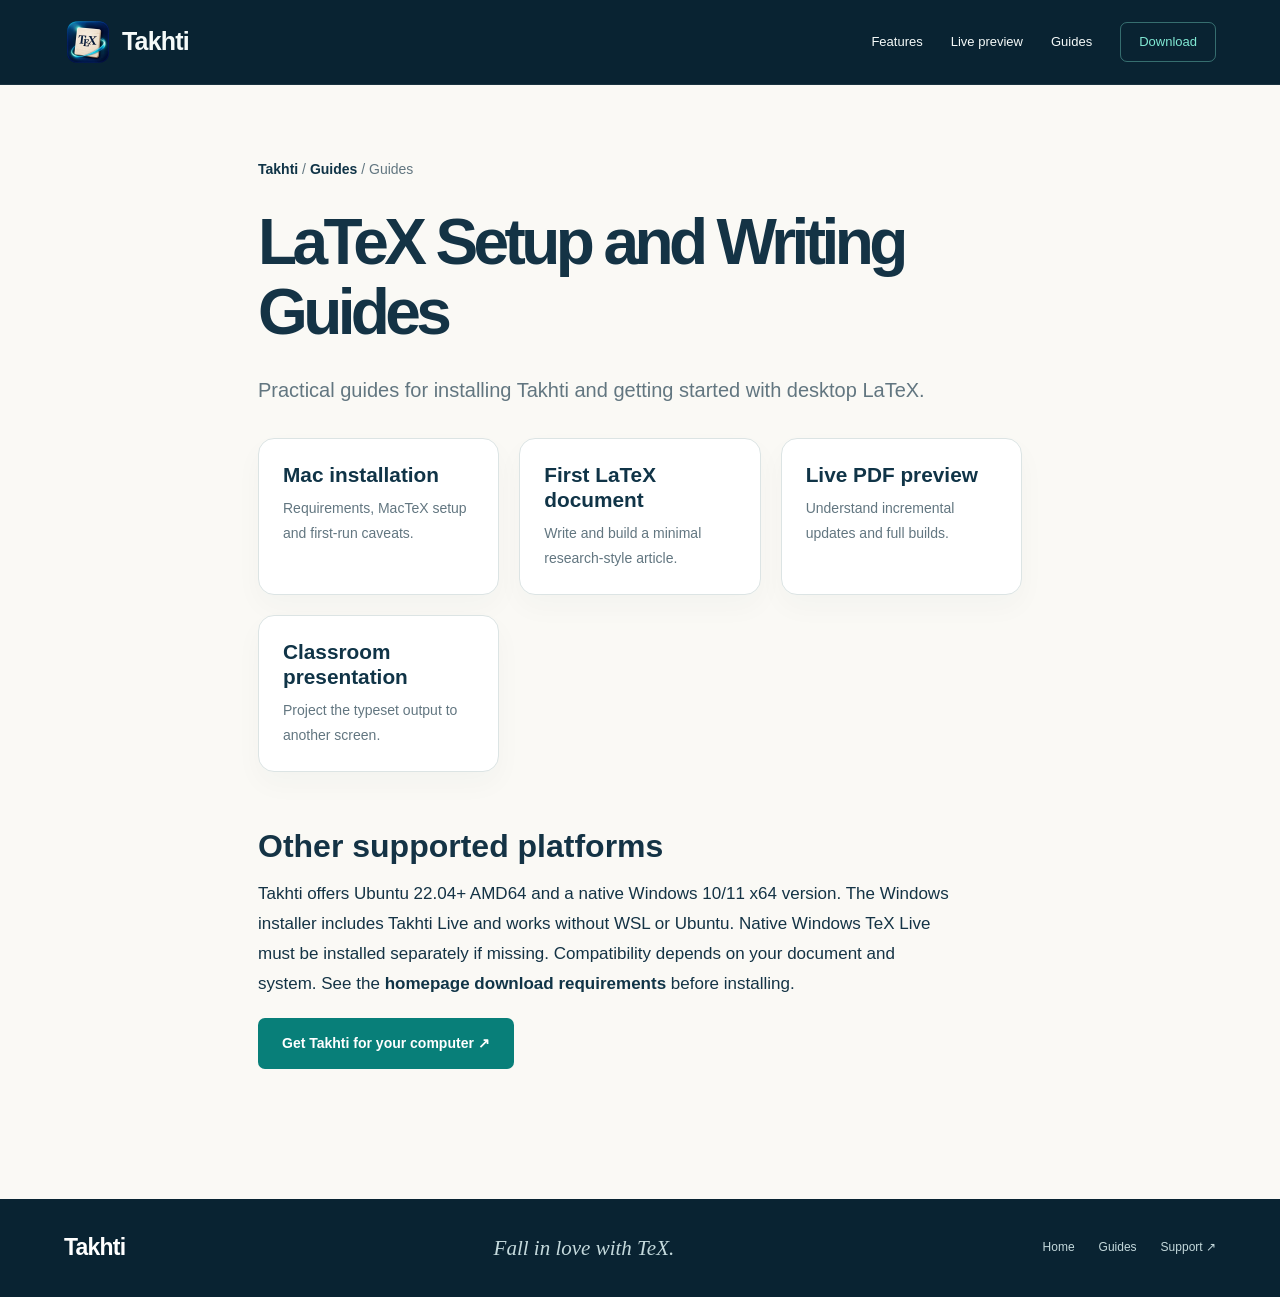
==== commit 0af724d9: "Publish Takhti 0.9.31 for Mac, Ubuntu and Windows" ====
--- a/docs/guides/index.html
+++ b/docs/guides/index.html
@@ -1 +1 @@
-<!doctype html><html lang="en"><head><meta charset="utf-8"><meta name="viewport" content="width=device-width, initial-scale=1"><meta name="description" content="Learn how to install Takhti, set up LaTeX on Mac and write your first document with a live PDF preview."><meta name="theme-color" content="#092332"><title>LaTeX Setup and Writing Guides | Takhti</title><meta property="og:type" content="article"><meta property="og:site_name" content="Takhti"><meta property="og:title" content="LaTeX Setup and Writing Guides | Takhti"><meta property="og:description" content="Learn how to install Takhti, set up LaTeX on Mac and write your first document with a live PDF preview."><meta name="twitter:card" content="summary"><link rel="icon" href="../assets/takhti-icon-192.webp"><link rel="stylesheet" href="../style.css"><script type="application/ld+json">{"@context": "https://schema.org", "@type": "WebPage", "name": "LaTeX Setup and Writing Guides | Takhti", "description": "Learn how to install Takhti, set up LaTeX on Mac and write your first document with a live PDF preview.", "inLanguage": "en"}</script></head><body><a class="skip" href="#main">Skip to content</a><header><a class="brand" href="../"><img src="../assets/takhti-icon-192.webp" width="48" height="48" alt="">Takhti</a><nav aria-label="Main navigation"><a href="../#features">Features</a><a href="../live-preview/">Live preview</a><a href="../guides/">Guides</a><a href="../#download" class="nav-button">Download</a></nav></header><main id="main" class="prose"><p class="crumb"><a href="../">Takhti</a> / <a href="../guides/">Guides</a> / Guides</p><h1>LaTeX Setup and Writing Guides</h1><p class="intro">Practical guides for installing Takhti and getting started with desktop LaTeX.</p><div class="guide-grid"><div class="guide-card"><h2><a href="../mac/">Mac installation</a></h2><p>Requirements, MacTeX setup and first-run caveats.</p></div><div class="guide-card"><h2><a href="../first-document/">First LaTeX document</a></h2><p>Write and build a minimal research-style article.</p></div><div class="guide-card"><h2><a href="../live-preview/">Live PDF preview</a></h2><p>Understand incremental updates and full builds.</p></div><div class="guide-card"><h2><a href="../teaching/">Classroom presentation</a></h2><p>Project the typeset output to another screen.</p></div></div><h2>Other supported platforms</h2><p>Takhti offers Ubuntu 22.04+ AMD64 and a native Windows 10/11 x64 beta. The Windows installer includes Takhti Live and works without WSL or Ubuntu. Native Windows TeX Live must be installed separately if missing. Both are beta releases awaiting broader validation. See the <a href="../#download">homepage download requirements</a> before installing.</p><p><a class="button" href="../#download">Get Takhti for your computer ↗</a></p></main><footer><a class="brand" href="../">Takhti</a><p>Fall in love with TeX.</p><div><a href="../">Home</a><a href="../guides/">Guides</a><a href="https://github.com/TeXTakhti/Takhti/issues">Support ↗</a></div></footer></body></html>+<!doctype html><html lang="en"><head><meta charset="utf-8"><meta name="viewport" content="width=device-width, initial-scale=1"><meta name="description" content="Learn how to install Takhti, set up LaTeX on Mac and write your first document with a live PDF preview."><meta name="theme-color" content="#092332"><title>LaTeX Setup and Writing Guides | Takhti</title><meta property="og:type" content="article"><meta property="og:site_name" content="Takhti"><meta property="og:title" content="LaTeX Setup and Writing Guides | Takhti"><meta property="og:description" content="Learn how to install Takhti, set up LaTeX on Mac and write your first document with a live PDF preview."><meta name="twitter:card" content="summary"><link rel="icon" href="../assets/takhti-icon-192.webp"><link rel="stylesheet" href="../style.css"><script type="application/ld+json">{"@context": "https://schema.org", "@type": "WebPage", "name": "LaTeX Setup and Writing Guides | Takhti", "description": "Learn how to install Takhti, set up LaTeX on Mac and write your first document with a live PDF preview.", "inLanguage": "en"}</script></head><body><a class="skip" href="#main">Skip to content</a><header><a class="brand" href="../"><img src="../assets/takhti-icon-192.webp" width="48" height="48" alt="">Takhti</a><nav aria-label="Main navigation"><a href="../#features">Features</a><a href="../live-preview/">Live preview</a><a href="../guides/">Guides</a><a href="../#download" class="nav-button">Download</a></nav></header><main id="main" class="prose"><p class="crumb"><a href="../">Takhti</a> / <a href="../guides/">Guides</a> / Guides</p><h1>LaTeX Setup and Writing Guides</h1><p class="intro">Practical guides for installing Takhti and getting started with desktop LaTeX.</p><div class="guide-grid"><div class="guide-card"><h2><a href="../mac/">Mac installation</a></h2><p>Requirements, MacTeX setup and first-run caveats.</p></div><div class="guide-card"><h2><a href="../first-document/">First LaTeX document</a></h2><p>Write and build a minimal research-style article.</p></div><div class="guide-card"><h2><a href="../live-preview/">Live PDF preview</a></h2><p>Understand incremental updates and full builds.</p></div><div class="guide-card"><h2><a href="../teaching/">Classroom presentation</a></h2><p>Project the typeset output to another screen.</p></div></div><h2>Other supported platforms</h2><p>Takhti offers Ubuntu 22.04+ AMD64 and a native Windows 10/11 x64 version. The Windows installer includes Takhti Live and works without WSL or Ubuntu. Native Windows TeX Live must be installed separately if missing. Compatibility depends on your document and system. See the <a href="../#download">homepage download requirements</a> before installing.</p><p><a class="button" href="../#download">Get Takhti for your computer ↗</a></p></main><footer><a class="brand" href="../">Takhti</a><p>Fall in love with TeX.</p><div><a href="../">Home</a><a href="../guides/">Guides</a><a href="https://github.com/TeXTakhti/Takhti/issues">Support ↗</a></div></footer></body></html>
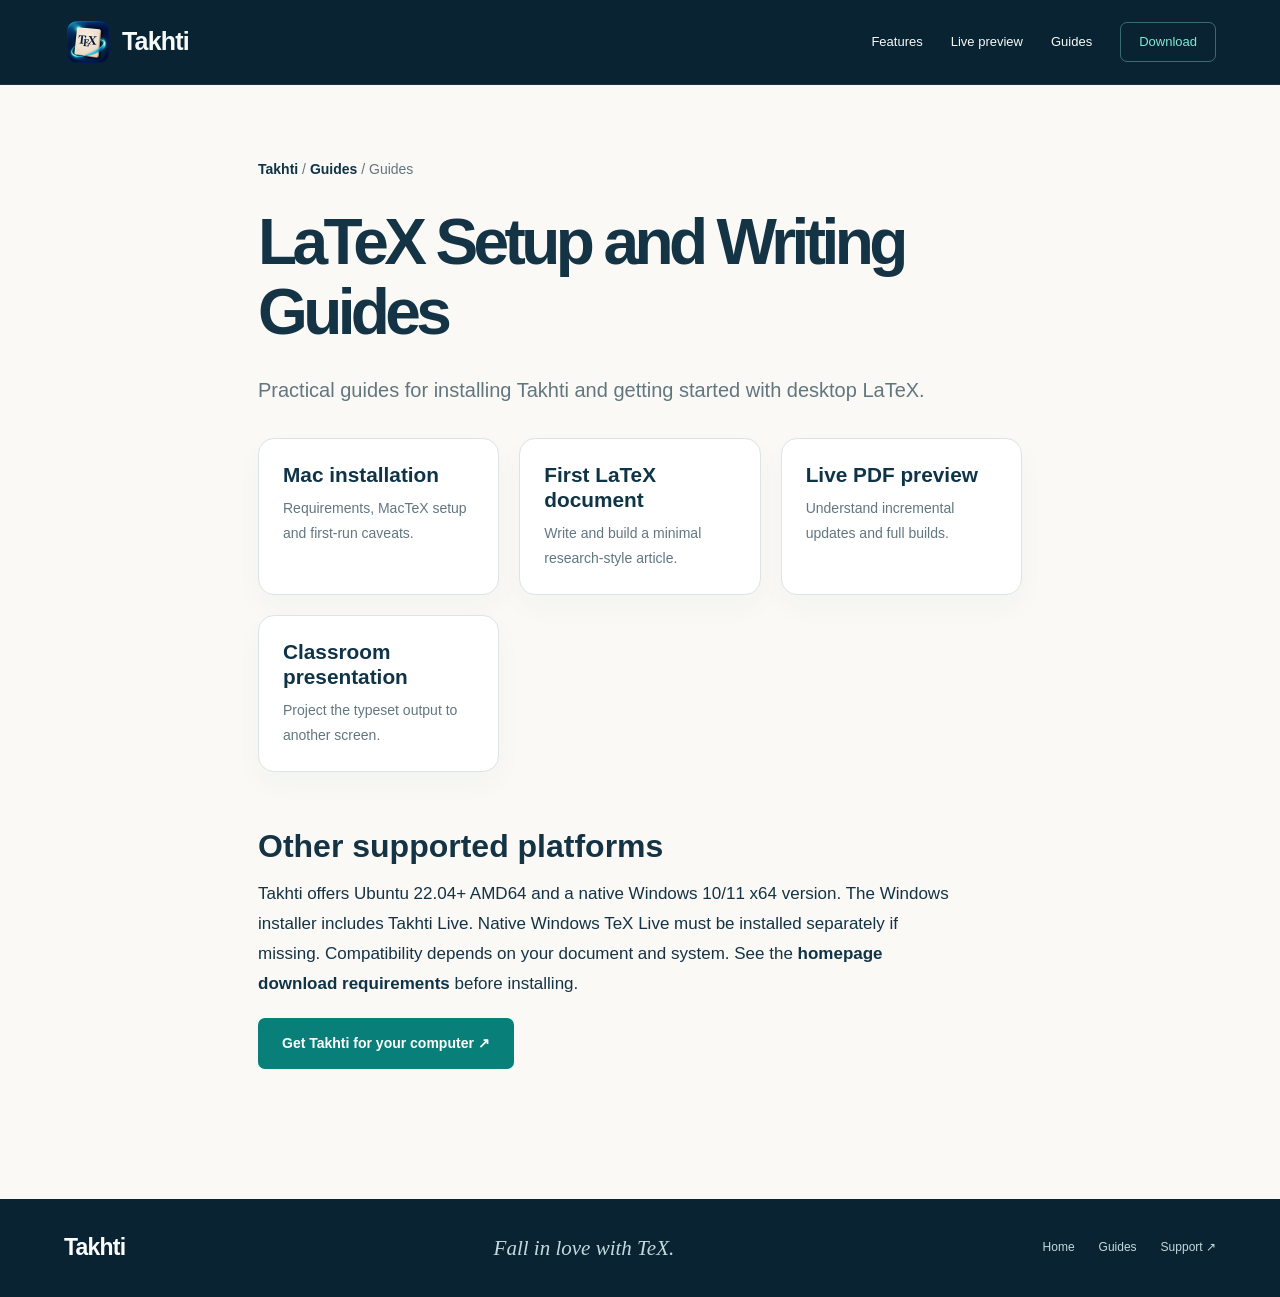
==== commit 9021851e: "Remove obsolete WSL references from Windows website copy" ====
--- a/docs/guides/index.html
+++ b/docs/guides/index.html
@@ -1 +1 @@
-<!doctype html><html lang="en"><head><meta charset="utf-8"><meta name="viewport" content="width=device-width, initial-scale=1"><meta name="description" content="Learn how to install Takhti, set up LaTeX on Mac and write your first document with a live PDF preview."><meta name="theme-color" content="#092332"><title>LaTeX Setup and Writing Guides | Takhti</title><meta property="og:type" content="article"><meta property="og:site_name" content="Takhti"><meta property="og:title" content="LaTeX Setup and Writing Guides | Takhti"><meta property="og:description" content="Learn how to install Takhti, set up LaTeX on Mac and write your first document with a live PDF preview."><meta name="twitter:card" content="summary"><link rel="icon" href="../assets/takhti-icon-192.webp"><link rel="stylesheet" href="../style.css"><script type="application/ld+json">{"@context": "https://schema.org", "@type": "WebPage", "name": "LaTeX Setup and Writing Guides | Takhti", "description": "Learn how to install Takhti, set up LaTeX on Mac and write your first document with a live PDF preview.", "inLanguage": "en"}</script></head><body><a class="skip" href="#main">Skip to content</a><header><a class="brand" href="../"><img src="../assets/takhti-icon-192.webp" width="48" height="48" alt="">Takhti</a><nav aria-label="Main navigation"><a href="../#features">Features</a><a href="../live-preview/">Live preview</a><a href="../guides/">Guides</a><a href="../#download" class="nav-button">Download</a></nav></header><main id="main" class="prose"><p class="crumb"><a href="../">Takhti</a> / <a href="../guides/">Guides</a> / Guides</p><h1>LaTeX Setup and Writing Guides</h1><p class="intro">Practical guides for installing Takhti and getting started with desktop LaTeX.</p><div class="guide-grid"><div class="guide-card"><h2><a href="../mac/">Mac installation</a></h2><p>Requirements, MacTeX setup and first-run caveats.</p></div><div class="guide-card"><h2><a href="../first-document/">First LaTeX document</a></h2><p>Write and build a minimal research-style article.</p></div><div class="guide-card"><h2><a href="../live-preview/">Live PDF preview</a></h2><p>Understand incremental updates and full builds.</p></div><div class="guide-card"><h2><a href="../teaching/">Classroom presentation</a></h2><p>Project the typeset output to another screen.</p></div></div><h2>Other supported platforms</h2><p>Takhti offers Ubuntu 22.04+ AMD64 and a native Windows 10/11 x64 version. The Windows installer includes Takhti Live and works without WSL or Ubuntu. Native Windows TeX Live must be installed separately if missing. Compatibility depends on your document and system. See the <a href="../#download">homepage download requirements</a> before installing.</p><p><a class="button" href="../#download">Get Takhti for your computer ↗</a></p></main><footer><a class="brand" href="../">Takhti</a><p>Fall in love with TeX.</p><div><a href="../">Home</a><a href="../guides/">Guides</a><a href="https://github.com/TeXTakhti/Takhti/issues">Support ↗</a></div></footer></body></html>+<!doctype html><html lang="en"><head><meta charset="utf-8"><meta name="viewport" content="width=device-width, initial-scale=1"><meta name="description" content="Learn how to install Takhti, set up LaTeX on Mac and write your first document with a live PDF preview."><meta name="theme-color" content="#092332"><title>LaTeX Setup and Writing Guides | Takhti</title><meta property="og:type" content="article"><meta property="og:site_name" content="Takhti"><meta property="og:title" content="LaTeX Setup and Writing Guides | Takhti"><meta property="og:description" content="Learn how to install Takhti, set up LaTeX on Mac and write your first document with a live PDF preview."><meta name="twitter:card" content="summary"><link rel="icon" href="../assets/takhti-icon-192.webp"><link rel="stylesheet" href="../style.css"><script type="application/ld+json">{"@context": "https://schema.org", "@type": "WebPage", "name": "LaTeX Setup and Writing Guides | Takhti", "description": "Learn how to install Takhti, set up LaTeX on Mac and write your first document with a live PDF preview.", "inLanguage": "en"}</script></head><body><a class="skip" href="#main">Skip to content</a><header><a class="brand" href="../"><img src="../assets/takhti-icon-192.webp" width="48" height="48" alt="">Takhti</a><nav aria-label="Main navigation"><a href="../#features">Features</a><a href="../live-preview/">Live preview</a><a href="../guides/">Guides</a><a href="../#download" class="nav-button">Download</a></nav></header><main id="main" class="prose"><p class="crumb"><a href="../">Takhti</a> / <a href="../guides/">Guides</a> / Guides</p><h1>LaTeX Setup and Writing Guides</h1><p class="intro">Practical guides for installing Takhti and getting started with desktop LaTeX.</p><div class="guide-grid"><div class="guide-card"><h2><a href="../mac/">Mac installation</a></h2><p>Requirements, MacTeX setup and first-run caveats.</p></div><div class="guide-card"><h2><a href="../first-document/">First LaTeX document</a></h2><p>Write and build a minimal research-style article.</p></div><div class="guide-card"><h2><a href="../live-preview/">Live PDF preview</a></h2><p>Understand incremental updates and full builds.</p></div><div class="guide-card"><h2><a href="../teaching/">Classroom presentation</a></h2><p>Project the typeset output to another screen.</p></div></div><h2>Other supported platforms</h2><p>Takhti offers Ubuntu 22.04+ AMD64 and a native Windows 10/11 x64 version. The Windows installer includes Takhti Live. Native Windows TeX Live must be installed separately if missing. Compatibility depends on your document and system. See the <a href="../#download">homepage download requirements</a> before installing.</p><p><a class="button" href="../#download">Get Takhti for your computer ↗</a></p></main><footer><a class="brand" href="../">Takhti</a><p>Fall in love with TeX.</p><div><a href="../">Home</a><a href="../guides/">Guides</a><a href="https://github.com/TeXTakhti/Takhti/issues">Support ↗</a></div></footer></body></html>
--- a/docs/style.css
+++ b/docs/style.css
@@ -4,3 +4,17 @@
 /* Additional SEO landing page and navigation styles */
 .hero-slogan{font-size:clamp(1.05rem,2.5vw,1.5rem);color:#b8e4d9;letter-spacing:.02em;margin:16px 0 10px}
 .related-link{margin-top:24px!important;font-size:14px!important}.related-link a,.prose a:not(.button){color:var(--navy);font-weight:600;text-underline-offset:4px}.prose a:not(.button):hover{color:var(--teal)}.prose{max-width:820px;margin:0 auto;padding:72px 28px 110px;color:var(--ink);line-height:1.75;font-size:17px}.prose h1{font-size:clamp(2.4rem,5vw,4.3rem);line-height:1.1;margin:.4em 0}.prose h2{font-size:clamp(1.35rem,2.5vw,2rem);line-height:1.2;margin:1.7em 0 .45em}.prose h3{font-size:1.15rem;margin:1.4em 0 .25em}.prose p,.prose li{max-width:74ch}.prose ul,.prose ol{padding-left:1.4em}.prose code,.prose pre{font-family:ui-monospace,SFMono-Regular,Menlo,monospace}.prose pre{white-space:pre-wrap;overflow-wrap:anywhere;background:#092332;padding:20px;border-radius:12px;color:#ecf7f3}.prose .intro{font-size:1.25rem;color:var(--muted)}.prose .notice{border-left:3px solid var(--teal);padding:8px 18px;background:#e8efeb}.prose img{max-width:100%;height:auto;border-radius:14px;margin:24px 0}.prose .button{margin:20px 0}.guide-grid{display:grid;grid-template-columns:repeat(auto-fit,minmax(235px,1fr));gap:20px;margin:30px 0}.guide-card{background:white;border:1px solid var(--line);box-shadow:0 12px 28px #16364608;padding:24px;border-radius:16px}.guide-card h2{font-size:1.3rem;margin:0 0 8px}.guide-card p{font-size:14px;color:var(--muted)}.crumb{font-size:14px;color:var(--muted)}.guide-meta{font-size:13px;color:var(--muted)}.prose .button{display:inline-block}@media(max-width:700px){.prose{padding:45px 22px 80px}}
+
+/* Installation walkthroughs load only when requested. */
+.installation-link{display:inline-block;padding:8px 0;margin:3px 0 10px;border:0;background:none;color:var(--ink);font:600 12px/1.6 system-ui,sans-serif;text-align:left;text-decoration:underline;text-underline-offset:3px;cursor:pointer}
+.installation-guide{width:min(1040px,calc(100vw - 28px));max-height:92vh;overflow:auto;border:1px solid #c6d4d2;border-radius:16px;padding:24px;color:var(--ink);background:var(--cream);box-shadow:0 24px 90px #0007}
+.installation-guide::backdrop{background:#061c29c9;backdrop-filter:blur(5px)}
+.installation-heading{display:flex;justify-content:space-between;align-items:start;gap:20px}.installation-heading h2{font-size:28px;line-height:1.2;letter-spacing:-.5px}.installation-heading p{font-size:12px;color:var(--muted);margin-top:7px}
+#installation-close{width:36px;height:36px;flex-shrink:0;border:1px solid var(--line);border-radius:50%;background:white;color:var(--ink);font-size:26px;line-height:1;cursor:pointer}
+.installation-formats{display:flex;gap:6px;margin:16px 0 12px}.installation-formats button{padding:7px 13px;border:1px solid var(--line);border-radius:6px;background:white;color:var(--ink);font:600 13px system-ui;cursor:pointer}.installation-formats button[aria-pressed="true"]{background:var(--deep);border-color:var(--deep);color:white}
+.installation-media{background:#092332;border-radius:10px;overflow:hidden}.installation-media video,.installation-media img{display:block;width:100%;max-height:52vh;object-fit:contain;margin:auto}.installation-media [hidden]{display:none}
+#installation-steps{font-size:14px;margin:18px 0 10px;padding-left:22px;line-height:1.7}.installation-note{font-size:12px;line-height:1.6;color:#425d67}.installation-actions{display:flex;align-items:center;gap:20px;flex-wrap:wrap;margin-top:18px}.installation-actions>a:not(.button){font-size:12px;text-decoration:underline;text-underline-offset:3px}
+.installation-guide button:focus-visible{outline:3px solid #dfab58;outline-offset:3px}
+@media(max-width:600px){.installation-guide{padding:17px;max-height:94vh}.installation-heading h2{font-size:23px}.installation-actions .button{width:100%}.installation-media video,.installation-media img{max-height:43vh}}
+
+.installation-callout{padding:1rem 1.25rem;border:1px solid #657e86;border-radius:12px;background:#102e39;color:#f6f0e5;margin:1.5rem 0}.installation-link{display:block;font-weight:700;text-decoration:underline;text-underline-offset:4px;padding:.75rem 0}
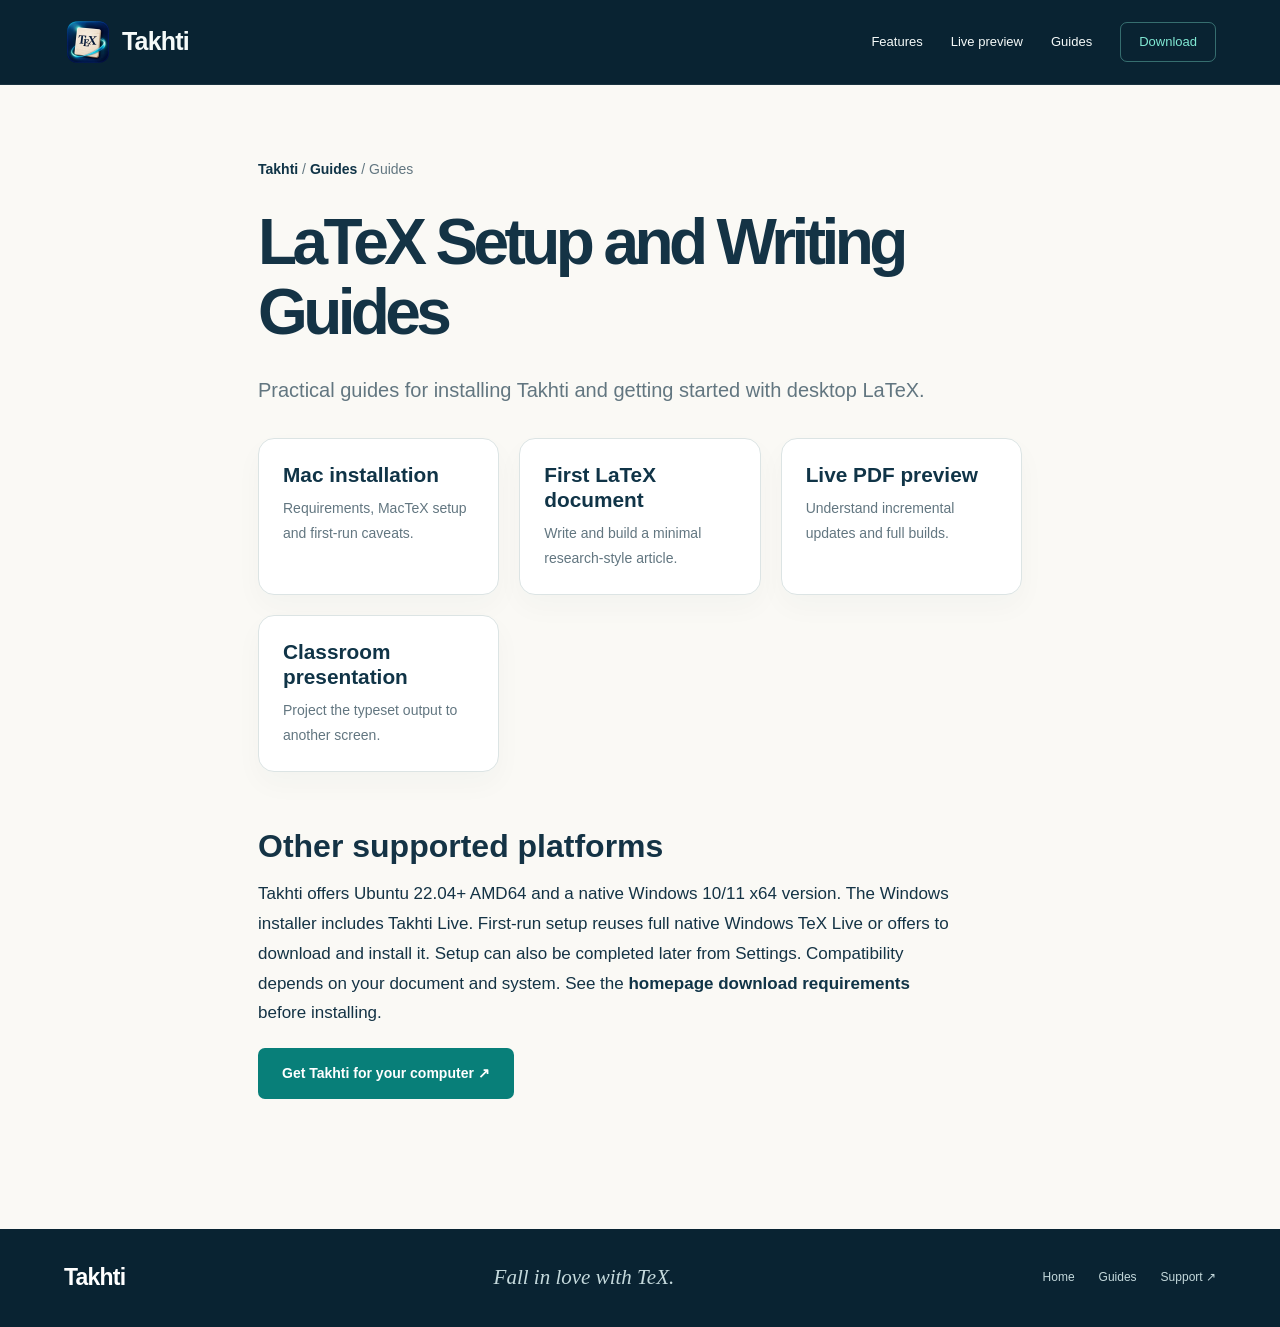
==== commit 4c24a023: "Update Windows guided TeX Live setup and remove Beta labels" ====
--- a/docs/guides/index.html
+++ b/docs/guides/index.html
@@ -1 +1 @@
-<!doctype html><html lang="en"><head><meta charset="utf-8"><meta name="viewport" content="width=device-width, initial-scale=1"><meta name="description" content="Learn how to install Takhti, set up LaTeX on Mac and write your first document with a live PDF preview."><meta name="theme-color" content="#092332"><title>LaTeX Setup and Writing Guides | Takhti</title><meta property="og:type" content="article"><meta property="og:site_name" content="Takhti"><meta property="og:title" content="LaTeX Setup and Writing Guides | Takhti"><meta property="og:description" content="Learn how to install Takhti, set up LaTeX on Mac and write your first document with a live PDF preview."><meta name="twitter:card" content="summary"><link rel="icon" href="../assets/takhti-icon-192.webp"><link rel="stylesheet" href="../style.css"><script type="application/ld+json">{"@context": "https://schema.org", "@type": "WebPage", "name": "LaTeX Setup and Writing Guides | Takhti", "description": "Learn how to install Takhti, set up LaTeX on Mac and write your first document with a live PDF preview.", "inLanguage": "en"}</script></head><body><a class="skip" href="#main">Skip to content</a><header><a class="brand" href="../"><img src="../assets/takhti-icon-192.webp" width="48" height="48" alt="">Takhti</a><nav aria-label="Main navigation"><a href="../#features">Features</a><a href="../live-preview/">Live preview</a><a href="../guides/">Guides</a><a href="../#download" class="nav-button">Download</a></nav></header><main id="main" class="prose"><p class="crumb"><a href="../">Takhti</a> / <a href="../guides/">Guides</a> / Guides</p><h1>LaTeX Setup and Writing Guides</h1><p class="intro">Practical guides for installing Takhti and getting started with desktop LaTeX.</p><div class="guide-grid"><div class="guide-card"><h2><a href="../mac/">Mac installation</a></h2><p>Requirements, MacTeX setup and first-run caveats.</p></div><div class="guide-card"><h2><a href="../first-document/">First LaTeX document</a></h2><p>Write and build a minimal research-style article.</p></div><div class="guide-card"><h2><a href="../live-preview/">Live PDF preview</a></h2><p>Understand incremental updates and full builds.</p></div><div class="guide-card"><h2><a href="../teaching/">Classroom presentation</a></h2><p>Project the typeset output to another screen.</p></div></div><h2>Other supported platforms</h2><p>Takhti offers Ubuntu 22.04+ AMD64 and a native Windows 10/11 x64 version. The Windows installer includes Takhti Live. Native Windows TeX Live must be installed separately if missing. Compatibility depends on your document and system. See the <a href="../#download">homepage download requirements</a> before installing.</p><p><a class="button" href="../#download">Get Takhti for your computer ↗</a></p></main><footer><a class="brand" href="../">Takhti</a><p>Fall in love with TeX.</p><div><a href="../">Home</a><a href="../guides/">Guides</a><a href="https://github.com/TeXTakhti/Takhti/issues">Support ↗</a></div></footer></body></html>+<!doctype html><html lang="en"><head><meta charset="utf-8"><meta name="viewport" content="width=device-width, initial-scale=1"><meta name="description" content="Learn how to install Takhti, set up LaTeX on Mac and write your first document with a live PDF preview."><meta name="theme-color" content="#092332"><title>LaTeX Setup and Writing Guides | Takhti</title><meta property="og:type" content="article"><meta property="og:site_name" content="Takhti"><meta property="og:title" content="LaTeX Setup and Writing Guides | Takhti"><meta property="og:description" content="Learn how to install Takhti, set up LaTeX on Mac and write your first document with a live PDF preview."><meta name="twitter:card" content="summary"><link rel="icon" href="../assets/takhti-icon-192.webp"><link rel="stylesheet" href="../style.css"><script type="application/ld+json">{"@context": "https://schema.org", "@type": "WebPage", "name": "LaTeX Setup and Writing Guides | Takhti", "description": "Learn how to install Takhti, set up LaTeX on Mac and write your first document with a live PDF preview.", "inLanguage": "en"}</script></head><body><a class="skip" href="#main">Skip to content</a><header><a class="brand" href="../"><img src="../assets/takhti-icon-192.webp" width="48" height="48" alt="">Takhti</a><nav aria-label="Main navigation"><a href="../#features">Features</a><a href="../live-preview/">Live preview</a><a href="../guides/">Guides</a><a href="../#download" class="nav-button">Download</a></nav></header><main id="main" class="prose"><p class="crumb"><a href="../">Takhti</a> / <a href="../guides/">Guides</a> / Guides</p><h1>LaTeX Setup and Writing Guides</h1><p class="intro">Practical guides for installing Takhti and getting started with desktop LaTeX.</p><div class="guide-grid"><div class="guide-card"><h2><a href="../mac/">Mac installation</a></h2><p>Requirements, MacTeX setup and first-run caveats.</p></div><div class="guide-card"><h2><a href="../first-document/">First LaTeX document</a></h2><p>Write and build a minimal research-style article.</p></div><div class="guide-card"><h2><a href="../live-preview/">Live PDF preview</a></h2><p>Understand incremental updates and full builds.</p></div><div class="guide-card"><h2><a href="../teaching/">Classroom presentation</a></h2><p>Project the typeset output to another screen.</p></div></div><h2>Other supported platforms</h2><p>Takhti offers Ubuntu 22.04+ AMD64 and a native Windows 10/11 x64 version. The Windows installer includes Takhti Live. First-run setup reuses full native Windows TeX Live or offers to download and install it. Setup can also be completed later from Settings. Compatibility depends on your document and system. See the <a href="../#download">homepage download requirements</a> before installing.</p><p><a class="button" href="../#download">Get Takhti for your computer ↗</a></p></main><footer><a class="brand" href="../">Takhti</a><p>Fall in love with TeX.</p><div><a href="../">Home</a><a href="../guides/">Guides</a><a href="https://github.com/TeXTakhti/Takhti/issues">Support ↗</a></div></footer></body></html>
